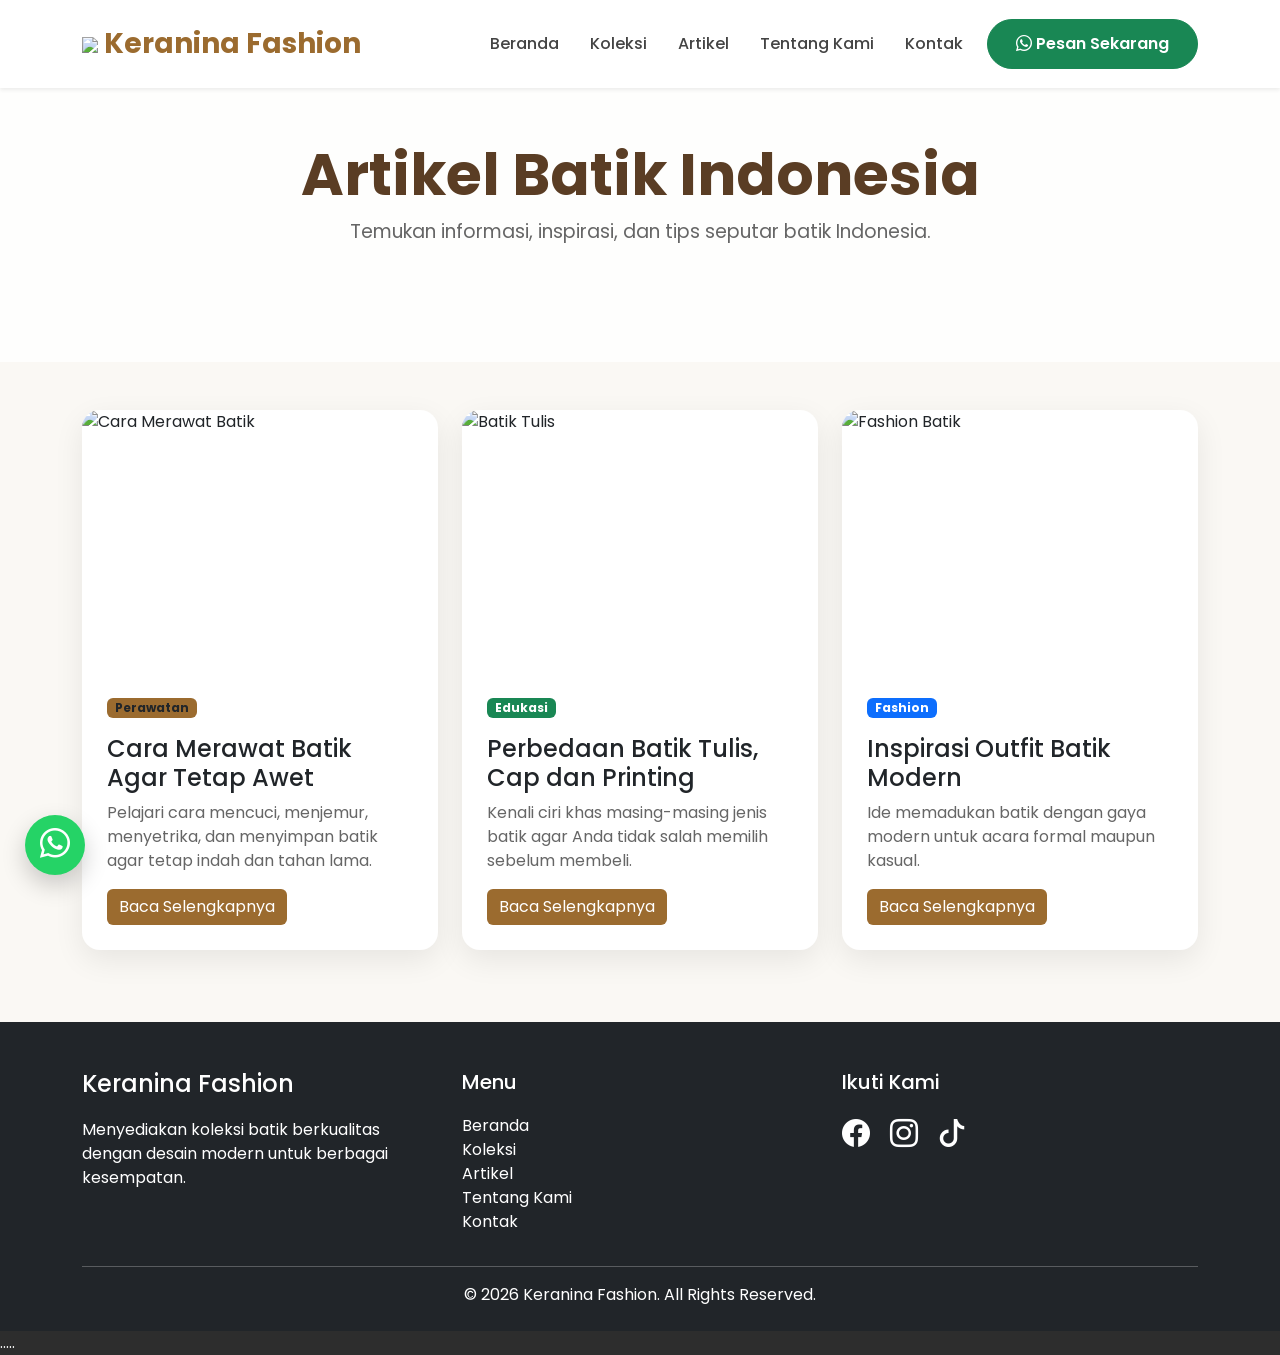
==== artikel.html @ 330a6bf0 "Add files via upload" ====
<!DOCTYPE html>
<html lang="id">

<head>

<meta charset="UTF-8">
<meta name="viewport" content="width=device-width, initial-scale=1.0">

<title>Artikel Batik | Keranina Fashion</title>

<meta name="description" content="Artikel seputar batik Indonesia, tips perawatan batik, fashion batik modern, dan informasi budaya batik.">

<meta name="keywords" content="artikel batik, batik indonesia, tips batik, fashion batik">

<link rel="icon" href="images/logo/favicon.png">

<link href="https://cdn.jsdelivr.net/npm/bootstrap@5.3.3/dist/css/bootstrap.min.css" rel="stylesheet">

<link href="https://cdn.jsdelivr.net/npm/bootstrap-icons@1.11.3/font/bootstrap-icons.min.css" rel="stylesheet">

<link href="https://fonts.googleapis.com/css2?family=Poppins:wght@300;400;500;600;700&display=swap" rel="stylesheet">

<link rel="stylesheet" href="style.css">

</head>

<body>
<!-- ================= NAVBAR ================= -->

<nav class="navbar navbar-expand-lg fixed-top bg-white shadow-sm">

<div class="container">

<a class="navbar-brand fw-bold" href="index.html">

<img src="images/logo/logo.png" width="45">

Keranina Fashion

</a>

<button class="navbar-toggler"
data-bs-toggle="collapse"
data-bs-target="#navbar">

<span class="navbar-toggler-icon"></span>

</button>

<div class="collapse navbar-collapse" id="navbar">

<ul class="navbar-nav ms-auto">

<li class="nav-item">
<a class="nav-link active" href="index.html">
Beranda
</a>
</li>

<li class="nav-item">
<a class="nav-link" href="koleksi.html">
Koleksi
</a>
</li>

<li class="nav-item">
<a class="nav-link" href="artikel.html">
Artikel
</a>
</li>

<li class="nav-item">
<a class="nav-link" href="tentang.html">
Tentang Kami
</a>
</li>

<li class="nav-item">
<a class="nav-link" href="kontak.html">
Kontak
</a>
</li>

</ul>

<a href="https://wa.me/6281234567890"
class="btn btn-success ms-lg-3">

<i class="bi bi-whatsapp"></i>

Pesan Sekarang

</a>

</div>

</div>

</nav>
<!-- Hero Artikel -->

<section class="hero">

<div class="container text-center">

<h1 class="display-4 fw-bold">

Artikel Batik Indonesia

</h1>

<p>

Temukan informasi, inspirasi, dan tips seputar batik Indonesia.

</p>

</div>

</section>
<section class="py-5">

<div class="container">

<div class="row">
<div class="col-lg-4 mb-4">

<div class="card h-100">

<img src="images/artikel/artikel1.jpg" class="card-img-top" alt="Cara Merawat Batik">

<div class="card-body">

<span class="badge bg-warning text-dark">

Perawatan

</span>

<h4 class="mt-3">

Cara Merawat Batik Agar Tetap Awet

</h4>

<p>

Pelajari cara mencuci, menjemur, menyetrika, dan menyimpan batik agar tetap indah dan tahan lama.

</p>

<a href="cara-merawat-batik.html" class="btn btn-warning">

Baca Selengkapnya

</a>

</div>

</div>

</div>
<div class="col-lg-4 mb-4">

<div class="card h-100">

<img src="images/artikel/artikel2.jpg" class="card-img-top" alt="Batik Tulis">

<div class="card-body">

<span class="badge bg-success">

Edukasi

</span>

<h4 class="mt-3">

Perbedaan Batik Tulis, Cap dan Printing

</h4>

<p>

Kenali ciri khas masing-masing jenis batik agar Anda tidak salah memilih sebelum membeli.

</p>

<a href="perbedaan-batik.html" class="btn btn-warning">

Baca Selengkapnya

</a>

</div>

</div>

</div>
<div class="col-lg-4 mb-4">

<div class="card h-100">

<img src="images/artikel/artikel3.jpg" class="card-img-top" alt="Fashion Batik">

<div class="card-body">

<span class="badge bg-primary">

Fashion

</span>

<h4 class="mt-3">

Inspirasi Outfit Batik Modern

</h4>

<p>

Ide memadukan batik dengan gaya modern untuk acara formal maupun kasual.

</p>

<a href="outfit-batik.html" class="btn btn-warning">

Baca Selengkapnya

</a>

</div>

</div>

</div>
</div>

</div>

</section>
<!-- ================= FOOTER ================= -->

<footer class="bg-dark text-white pt-5 pb-4">

<div class="container">

<div class="row">

<div class="col-lg-4">

<h4>Keranina Fashion</h4>

<p>

Menyediakan koleksi batik berkualitas dengan desain modern untuk berbagai kesempatan.

</p>

</div>

<div class="col-lg-4">

<h5>Menu</h5>

<ul class="list-unstyled">

<li><a href="index.html" class="text-white text-decoration-none">Beranda</a></li>

<li><a href="koleksi.html" class="text-white text-decoration-none">Koleksi</a></li>

<li><a href="artikel.html" class="text-white text-decoration-none">Artikel</a></li>

<li><a href="tentang.html" class="text-white text-decoration-none">Tentang Kami</a></li>

<li><a href="kontak.html" class="text-white text-decoration-none">Kontak</a></li>

</ul>

</div>

<div class="col-lg-4">

<h5>Ikuti Kami</h5>

<i class="bi bi-facebook fs-3 me-3"></i>

<i class="bi bi-instagram fs-3 me-3"></i>

<i class="bi bi-tiktok fs-3"></i>

</div>

</div>

<hr>

<div class="text-center">

© 2026 Keranina Fashion. All Rights Reserved.

</div>

</div>

</footer>

<footer>

.....

</footer>

<div class="back-to-top">
<i class="bi bi-arrow-up"></i>
</div>

<a href="https://wa.me/6281234567890"
class="whatsapp"
target="_blank">

<i class="bi bi-whatsapp"></i>

</a>

<script src="https://cdn.jsdelivr.net/npm/bootstrap@5.3.3/dist/js/bootstrap.bundle.min.js"></script>

<script src="script.js"></script>

</body>

</html>
---- style.css ----
/* ===========================
   KERANINA FASHION
   Premium Style v2.0
=========================== */

:root{

--primary:#9b6b2f;
--secondary:#5a3d24;
--light:#faf8f4;
--dark:#2d2d2d;
--white:#ffffff;
--shadow:0 10px 30px rgba(0,0,0,.08);

}

*{

margin:0;
padding:0;
box-sizing:border-box;

}

html{

scroll-behavior:smooth;

}

body{

font-family:'Poppins',sans-serif;
background:var(--light);
color:var(--dark);
overflow-x:hidden;

}

/* ================= Navbar ================= */

.navbar{

padding:18px 0;
transition:.4s;
background:white!important;
box-shadow:var(--shadow);

}

.navbar-brand{

font-weight:700;
font-size:28px;
color:var(--primary)!important;

}

.nav-link{

font-weight:500;
margin-left:15px;
color:#444!important;
transition:.3s;

}

.nav-link:hover{

color:var(--primary)!important;

}

.btn-success{

border-radius:40px;
padding:12px 28px;
font-weight:600;

}

/* ================= Hero ================= */

.hero{

padding-top:140px;
padding-bottom:100px;

background:
linear-gradient(rgba(255,255,255,.85),
rgba(255,255,255,.85)),
url(images/banner/banner-bg.jpg);

background-size:cover;
background-position:center;

}

.hero h1{

font-size:58px;
font-weight:700;
line-height:1.2;
color:var(--secondary);

}

.hero p{

font-size:19px;
color:#666;

}

.hero img{

animation:float 4s ease-in-out infinite;

}

@keyframes float{

0%{

transform:translateY(0);

}

50%{

transform:translateY(-15px);

}

100%{

transform:translateY(0);

}

}

/* ================= Button ================= */

.btn-warning{

background:var(--primary);
border:none;
color:white;

}

.btn-warning:hover{

background:#7b5121;
color:white;

}

/* ================= Section ================= */

section{

padding:90px 0;

}

section h2{

font-size:42px;
font-weight:700;
color:var(--secondary);

}

section p{

color:#666;

}

/* ================= Card ================= */

.card{

border:none;
border-radius:18px;
overflow:hidden;
transition:.4s;
box-shadow:var(--shadow);

}

.card:hover{

transform:translateY(-12px);

}

.card img{

height:260px;
object-fit:cover;

}

.card-body{

padding:25px;

}

.card h5{

font-weight:600;

}

.text-warning{

color:var(--primary)!important;

}

/* ================= Feature ================= */

.bi{

transition:.3s;

}

.bi:hover{

transform:scale(1.2);

color:var(--primary);

}/* ===========================
   TESTIMONI
=========================== */

.testimonial-card{

background:white;
border-radius:20px;
padding:35px;
box-shadow:0 10px 30px rgba(0,0,0,.08);
transition:.35s;

}

.testimonial-card:hover{

transform:translateY(-10px);

}

.testimonial-card img{

width:80px;
height:80px;
border-radius:50%;
object-fit:cover;
margin-bottom:15px;

}

/* ===========================
   FAQ
=========================== */

.accordion-item{

border:none;
margin-bottom:15px;
border-radius:15px!important;
overflow:hidden;
box-shadow:0 5px 20px rgba(0,0,0,.06);

}

.accordion-button{

font-weight:600;
padding:20px;

}

.accordion-button:not(.collapsed){

background:#9b6b2f;
color:white;

}

/* ===========================
   FOOTER
=========================== */

footer{

background:#2d2d2d;
color:white;

}

footer h4,
footer h5{

color:#fff;
margin-bottom:20px;

}

footer a{

color:#ddd;
transition:.3s;
text-decoration:none;

}

footer a:hover{

color:#d4af37;
padding-left:6px;

}

footer i{

font-size:26px;
margin-right:15px;
cursor:pointer;
transition:.3s;

}

footer i:hover{

transform:translateY(-6px);
color:#d4af37;

}

/* ===========================
   CTA
=========================== */

.bg-warning{

background:#9b6b2f!important;
color:white;

}

.bg-warning h2,
.bg-warning p{

color:white;

}

/* ===========================
   BACK TO TOP
=========================== */

.back-to-top{

position:fixed;
right:25px;
bottom:25px;

width:50px;
height:50px;

background:#9b6b2f;
color:white;

display:flex;
align-items:center;
justify-content:center;

border-radius:50%;

font-size:22px;

box-shadow:0 10px 25px rgba(0,0,0,.2);

cursor:pointer;

opacity:0;
visibility:hidden;

transition:.4s;

z-index:999;

}

.back-to-top.show{

opacity:1;
visibility:visible;

}

.back-to-top:hover{

background:#7d5525;

}

/* ===========================
   WHATSAPP FLOAT
=========================== */

.whatsapp{

position:fixed;

left:25px;
bottom:25px;

width:60px;
height:60px;

background:#25D366;
color:white;

border-radius:50%;

display:flex;
align-items:center;
justify-content:center;

font-size:30px;

box-shadow:0 10px 25px rgba(0,0,0,.2);

transition:.3s;

z-index:999;

}

.whatsapp:hover{

transform:scale(1.1);

color:white;

}

/* ===========================
   RESPONSIVE
=========================== */

@media(max-width:992px){

.hero{

text-align:center;

}

.hero h1{

font-size:42px;

}

section{

padding:70px 0;

}

}

@media(max-width:768px){

.hero h1{

font-size:34px;

}

section h2{

font-size:30px;

}

.navbar-brand{

font-size:22px;

}

.btn{

width:100%;
margin-bottom:10px;

}

.card img{

height:220px;

}

}

@media(max-width:576px){

.hero{

padding-top:120px;

}

.hero h1{

font-size:30px;

}

.hero p{

font-size:16px;

}

}
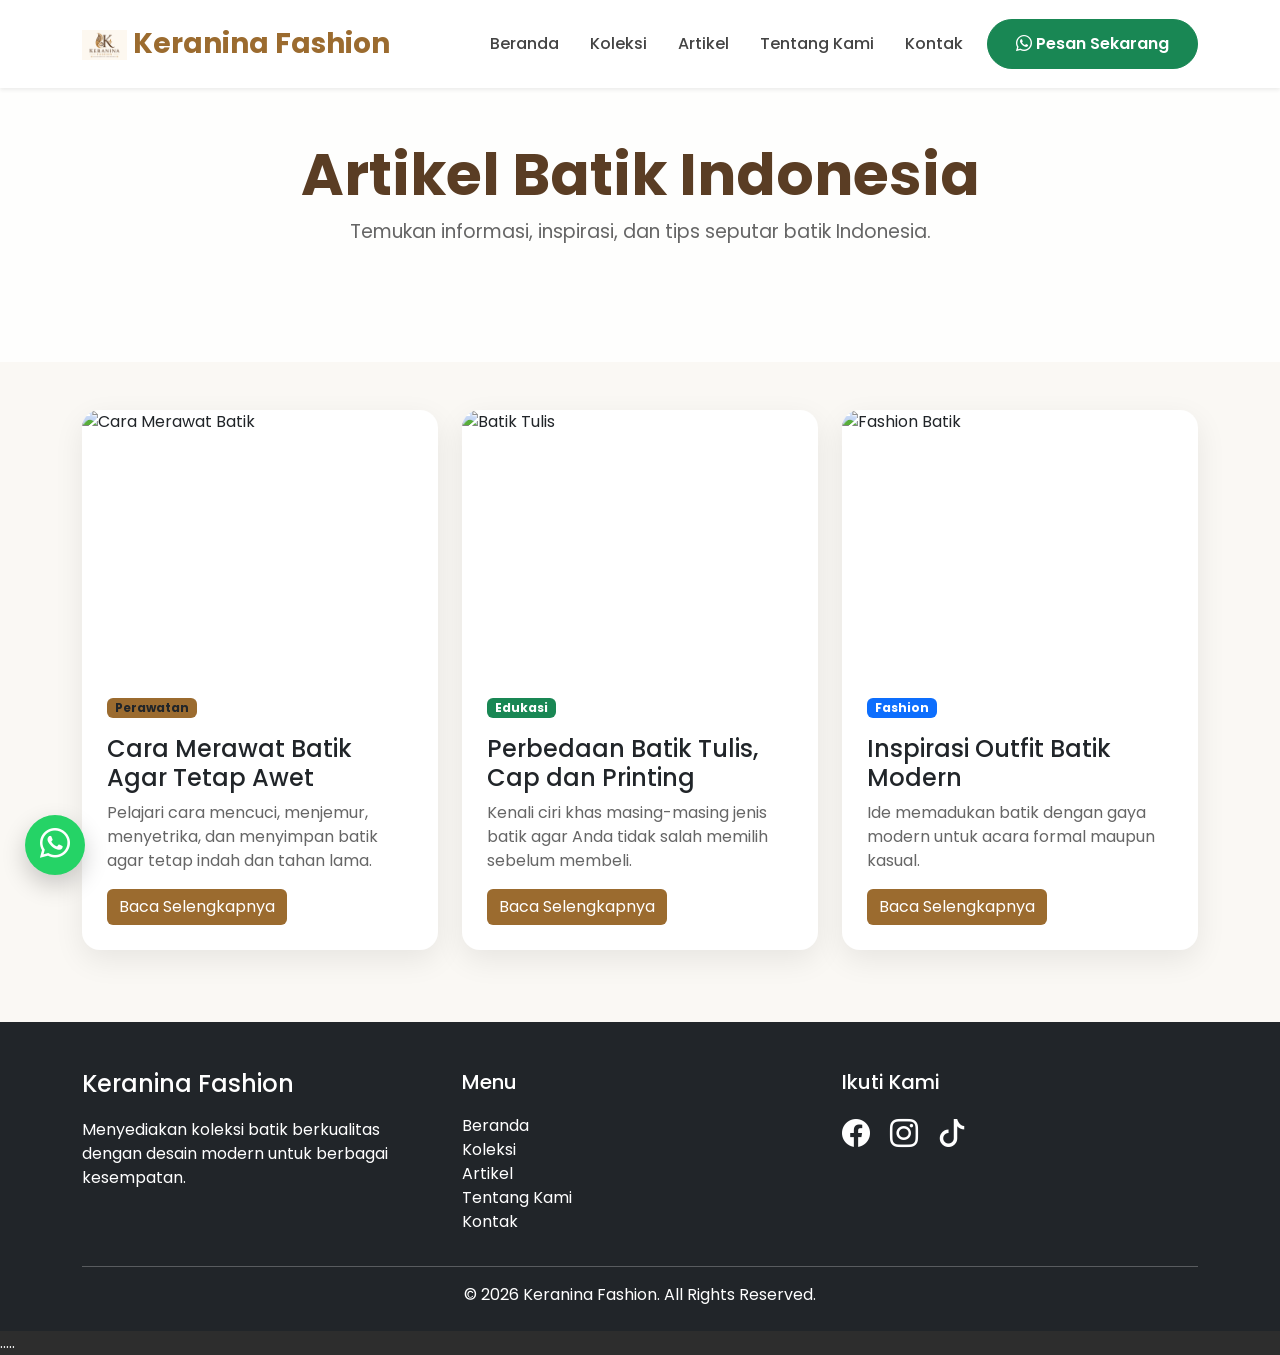
==== commit c9ad1573: "Update artikel.html" ====
--- a/artikel.html
+++ b/artikel.html
@@ -12,7 +12,7 @@
 
 <meta name="keywords" content="artikel batik, batik indonesia, tips batik, fashion batik">
 
-<link rel="icon" href="images/logo/favicon.png">
+<link rel="icon" href="images/logo.png">
 
 <link href="https://cdn.jsdelivr.net/npm/bootstrap@5.3.3/dist/css/bootstrap.min.css" rel="stylesheet">
 
@@ -33,7 +33,7 @@
 
 <a class="navbar-brand fw-bold" href="index.html">
 
-<img src="images/logo/logo.png" width="45">
+<img src="images/logo.png" width="45">
 
 Keranina Fashion
 
@@ -329,4 +329,4 @@
 
 </body>
 
-</html>+</html>
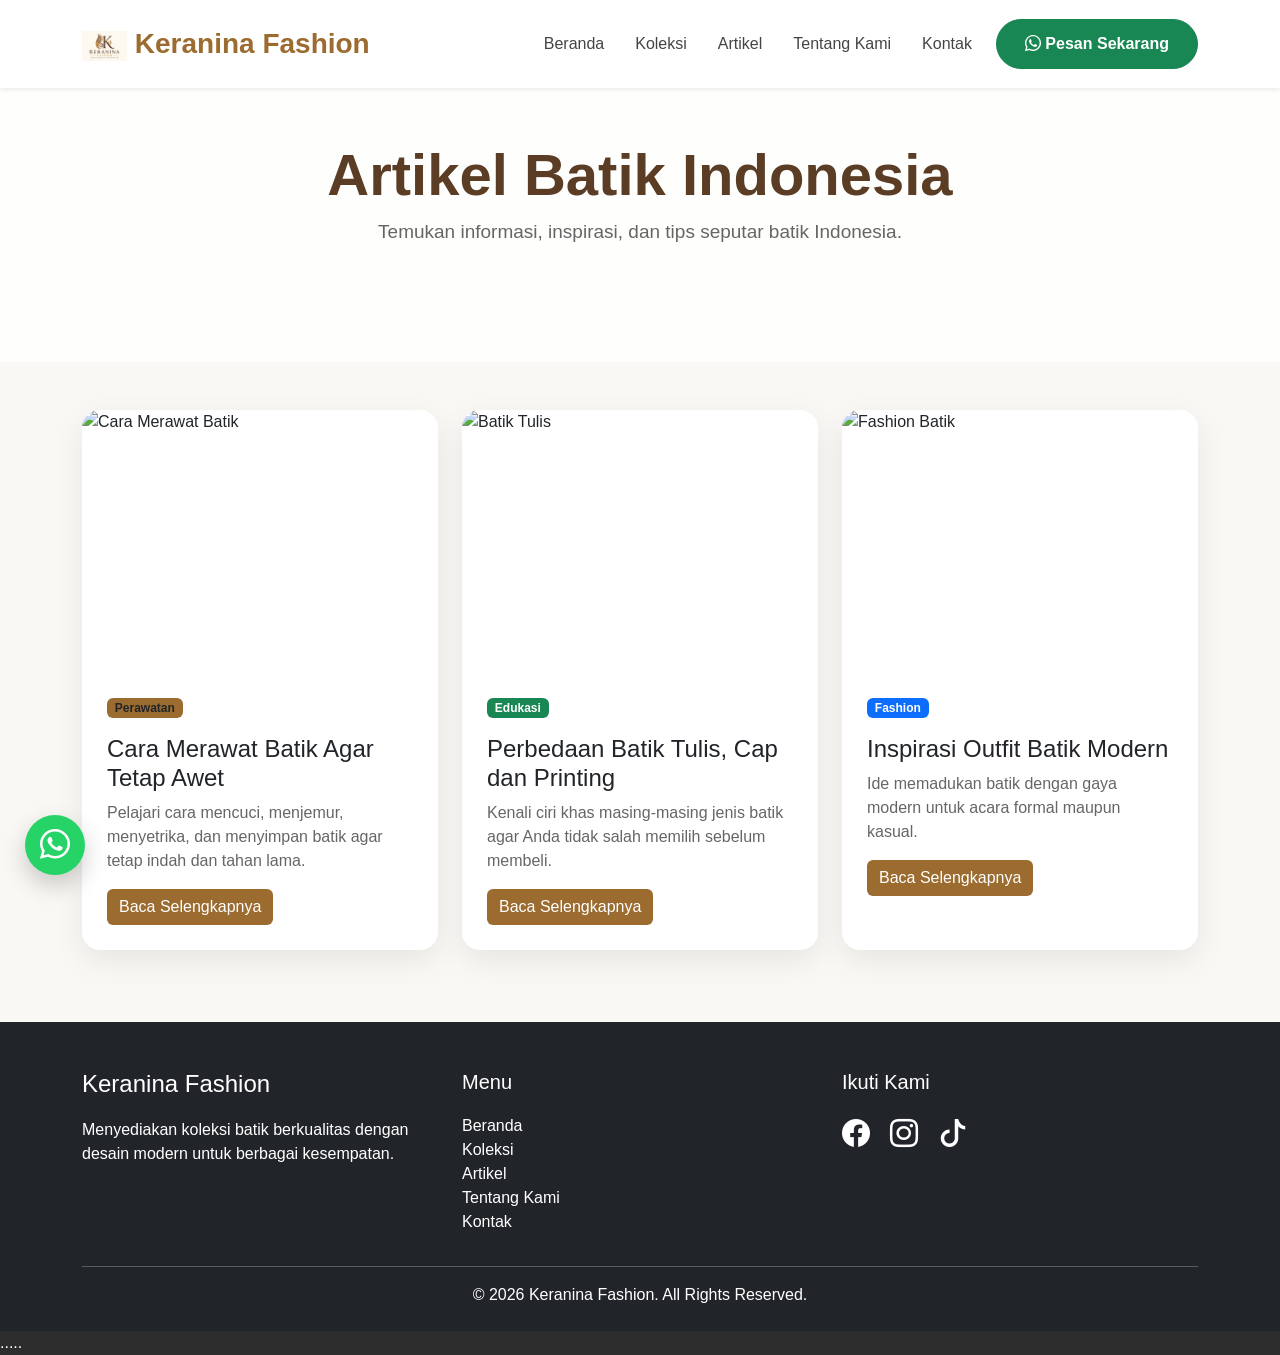
==== commit 9b8e5294: "Update artikel.html" ====
--- a/artikel.html
+++ b/artikel.html
@@ -6,11 +6,9 @@
 <meta charset="UTF-8">
 <meta name="viewport" content="width=device-width, initial-scale=1.0">
 
-<title>Artikel Batik | Keranina Fashion</title>
-
-<meta name="description" content="Artikel seputar batik Indonesia, tips perawatan batik, fashion batik modern, dan informasi budaya batik.">
-
-<meta name="keywords" content="artikel batik, batik indonesia, tips batik, fashion batik">
+<title>Kontak Kami | Keranina Fashion</title>
+
+<meta name="description" content="Hubungi Keranina Fashion untuk informasi produk batik, pemesanan, maupun pertanyaan lainnya.">
 
 <link rel="icon" href="images/logo.png">
 
@@ -18,13 +16,12 @@
 
 <link href="https://cdn.jsdelivr.net/npm/bootstrap-icons@1.11.3/font/bootstrap-icons.min.css" rel="stylesheet">
 
-<link href="https://fonts.googleapis.com/css2?family=Poppins:wght@300;400;500;600;700&display=swap" rel="stylesheet">
-
 <link rel="stylesheet" href="style.css">
 
 </head>
 
 <body>
+
 <!-- ================= NAVBAR ================= -->
 
 <nav class="navbar navbar-expand-lg fixed-top bg-white shadow-sm">
@@ -97,6 +94,7 @@
 </div>
 
 </nav>
+
 <!-- Hero Artikel -->
 
 <section class="hero">
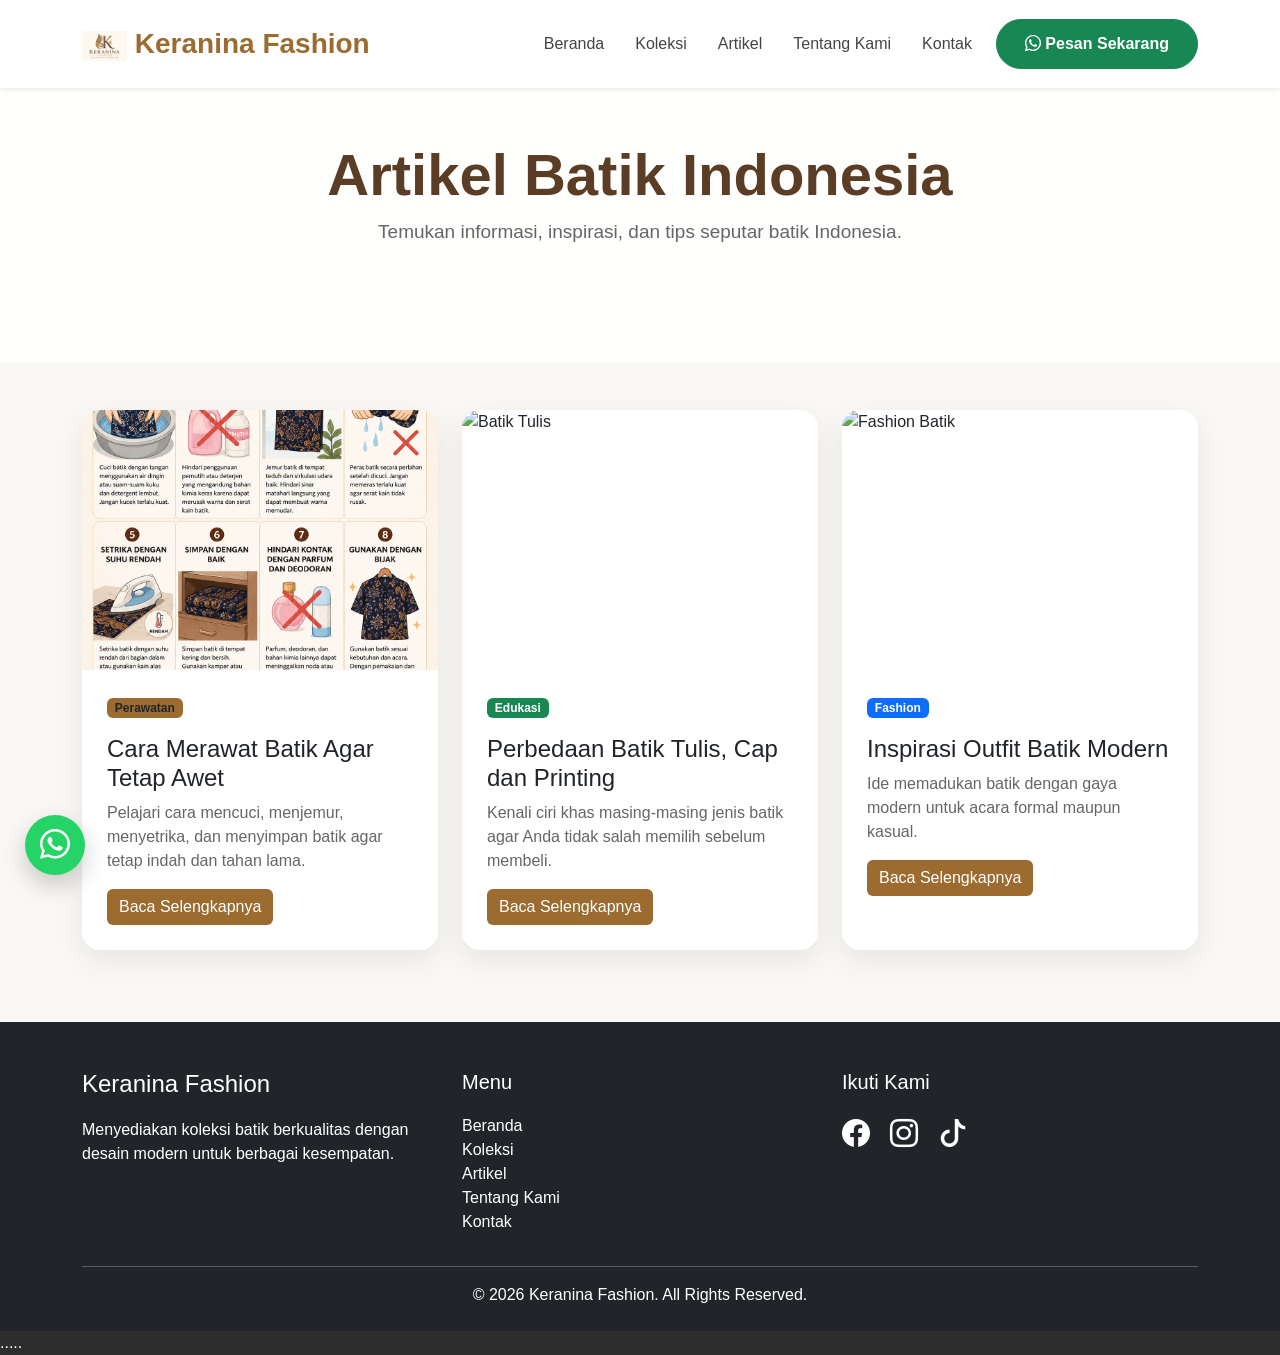
==== commit 4797d092: "Update artikel.html" ====
--- a/artikel.html
+++ b/artikel.html
@@ -125,7 +125,7 @@
 
 <div class="card h-100">
 
-<img src="images/artikel/artikel1.jpg" class="card-img-top" alt="Cara Merawat Batik">
+<img src="images/artikel1.jpg" class="card-img-top" alt="Cara Merawat Batik">
 
 <div class="card-body">
 
